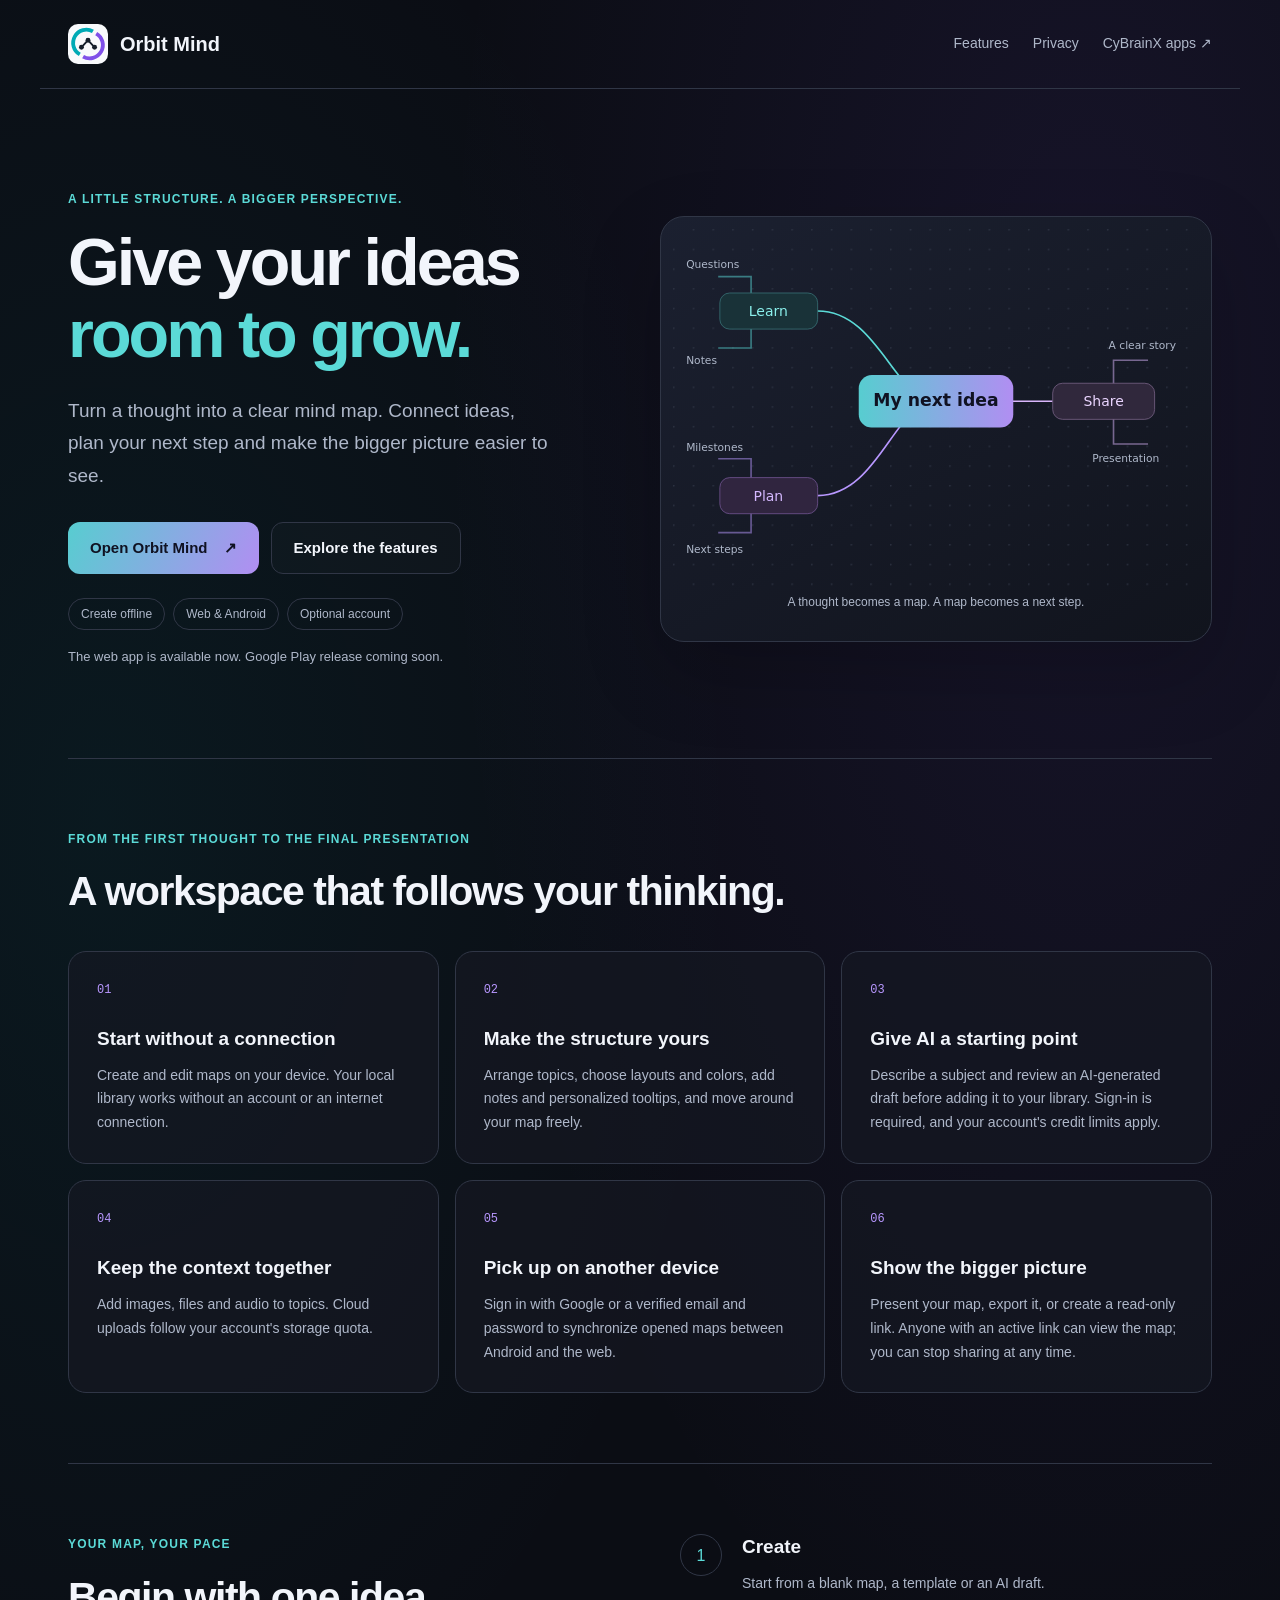
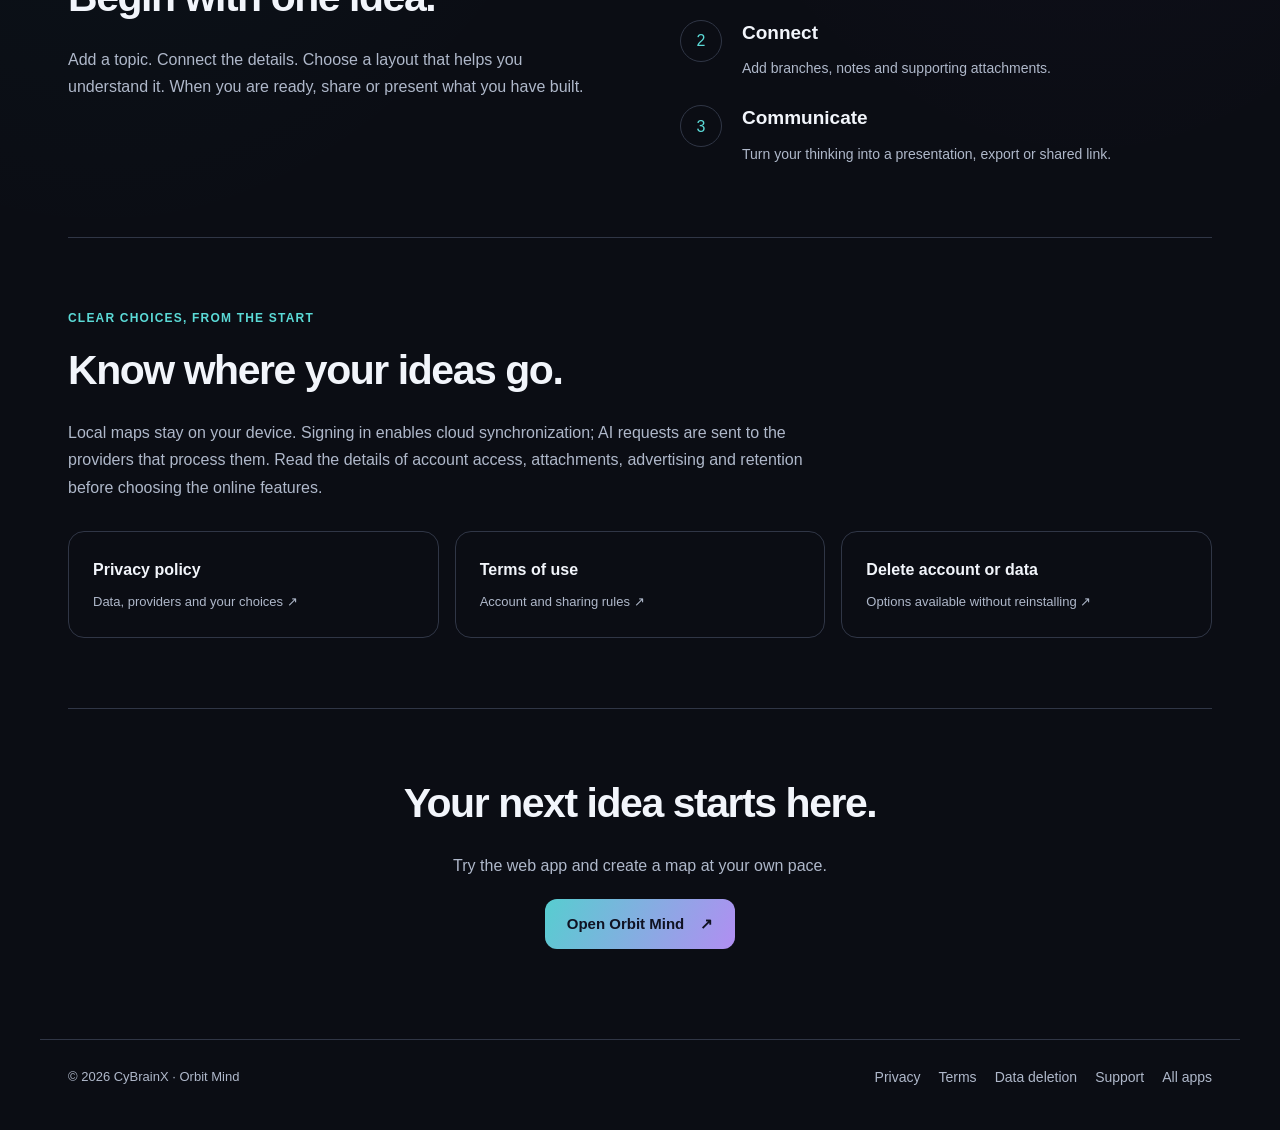
==== orbit-mind/index.html @ 60d3aedb "Add Orbit Mind product, privacy and data deletion pages" ====
<!DOCTYPE html>
<html lang="en">
<head>
  <meta charset="UTF-8">
  <meta name="viewport" content="width=device-width, initial-scale=1.0">
  <title>Orbit Mind | Mind Maps for Your Ideas — CyBrainX</title>
  <meta name="description" content="Create mind maps offline with Orbit Mind. Organize ideas, build AI drafts, add attachments, present your maps and share read-only links.">
  <link rel="canonical" href="https://cybrainx.com/orbit-mind/">
  <meta property="og:title" content="Orbit Mind — Give your ideas room to grow">
  <meta property="og:description" content="Mind maps for studying, planning and presenting. Start locally, then sign in for cloud sync and AI.">
  <meta property="og:url" content="https://cybrainx.com/orbit-mind/">
  <meta property="og:type" content="website">
  <meta property="og:image" content="https://cybrainx.com/orbit-mind/logo.png">
  <meta name="theme-color" content="#0B0D14">
  <link rel="icon" href="logo.svg" type="image/svg+xml">
  <link rel="stylesheet" href="style.css">
</head>
<body>
  <a class="skip-link" href="#main">Skip to content</a>
  <header class="topbar">
    <a class="brand" href="./"><img src="logo.svg" width="40" height="40" alt=""><span>Orbit Mind</span></a>
    <nav aria-label="Main navigation">
      <a href="#features">Features</a>
      <a href="#privacy">Privacy</a>
      <a href="../index.html">CyBrainX apps <span aria-hidden="true">↗</span></a>
    </nav>
  </header>
  <main id="main">
    <section class="hero">
      <div class="hero-copy">
        <p class="eyebrow">A little structure. A bigger perspective.</p>
        <h1>Give your ideas<br><span>room to grow.</span></h1>
        <p class="intro">Turn a thought into a clear mind map. Connect ideas, plan your next step and make the bigger picture easier to see.</p>
        <div class="actions">
          <a class="button primary" href="https://app.orbit-mind.workers.dev/">Open Orbit Mind <span aria-hidden="true">↗</span></a>
          <a class="button secondary" href="#features">Explore the features</a>
        </div>
        <div class="highlights"><span>Create offline</span><span>Web &amp; Android</span><span>Optional account</span></div>
        <p class="availability">The web app is available now. Google Play release coming soon.</p>
      </div>
      <figure class="map-preview">
        <img src="mind-map.svg" width="640" height="440" alt="An example mind map connects My next idea to Learn, Plan and Share, with branches for notes, milestones and presentation.">
        <figcaption>A thought becomes a map. A map becomes a next step.</figcaption>
      </figure>
    </section>
    <section id="features" class="section">
      <p class="eyebrow">From the first thought to the final presentation</p>
      <h2>A workspace that follows your thinking.</h2>
      <div class="features">
        <article><span class="feature-number">01</span><h3>Start without a connection</h3><p>Create and edit maps on your device. Your local library works without an account or an internet connection.</p></article>
        <article><span class="feature-number">02</span><h3>Make the structure yours</h3><p>Arrange topics, choose layouts and colors, add notes and personalized tooltips, and move around your map freely.</p></article>
        <article><span class="feature-number">03</span><h3>Give AI a starting point</h3><p>Describe a subject and review an AI-generated draft before adding it to your library. Sign-in is required, and your account's credit limits apply.</p></article>
        <article><span class="feature-number">04</span><h3>Keep the context together</h3><p>Add images, files and audio to topics. Cloud uploads follow your account's storage quota.</p></article>
        <article><span class="feature-number">05</span><h3>Pick up on another device</h3><p>Sign in with Google or a verified email and password to synchronize opened maps between Android and the web.</p></article>
        <article><span class="feature-number">06</span><h3>Show the bigger picture</h3><p>Present your map, export it, or create a read-only link. Anyone with an active link can view the map; you can stop sharing at any time.</p></article>
      </div>
    </section>
    <section class="section workflow">
      <div><p class="eyebrow">Your map, your pace</p><h2>Begin with one idea.</h2><p>Add a topic. Connect the details. Choose a layout that helps you understand it. When you are ready, share or present what you have built.</p></div>
      <ol><li><span>1</span><div><h3>Create</h3><p>Start from a blank map, a template or an AI draft.</p></div></li><li><span>2</span><div><h3>Connect</h3><p>Add branches, notes and supporting attachments.</p></div></li><li><span>3</span><div><h3>Communicate</h3><p>Turn your thinking into a presentation, export or shared link.</p></div></li></ol>
    </section>
    <section id="privacy" class="section trust">
      <p class="eyebrow">Clear choices, from the start</p>
      <h2>Know where your ideas go.</h2>
      <p>Local maps stay on your device. Signing in enables cloud synchronization; AI requests are sent to the providers that process them. Read the details of account access, attachments, advertising and retention before choosing the online features.</p>
      <div class="legal-links">
        <a href="privacy-policy.html"><strong>Privacy policy</strong><span>Data, providers and your choices ↗</span></a>
        <a href="terms-of-use.html"><strong>Terms of use</strong><span>Account and sharing rules ↗</span></a>
        <a href="delete-account.html"><strong>Delete account or data</strong><span>Options available without reinstalling ↗</span></a>
      </div>
    </section>
    <section class="section closing"><h2>Your next idea starts here.</h2><p>Try the web app and create a map at your own pace.</p><a class="button primary" href="https://app.orbit-mind.workers.dev/">Open Orbit Mind <span aria-hidden="true">↗</span></a></section>
  </main>
  <footer><p>© 2026 CyBrainX · Orbit Mind</p><nav aria-label="Footer navigation"><a href="privacy-policy.html">Privacy</a><a href="terms-of-use.html">Terms</a><a href="delete-account.html">Data deletion</a><a href="mailto:oberdan@cybrainx.com">Support</a><a href="../index.html">All apps</a></nav></footer>
</body>
</html>
---- orbit-mind/style.css ----
:root { color-scheme: dark; --bg: #0b0d14; --surface: #151922; --ink: #f2f5fb; --muted: #afb8ca; --teal: #5bdad7; --violet: #b897ff; --line: #303646; }
* { box-sizing: border-box; }
html { scroll-behavior: smooth; scroll-padding-top: 90px; }
body { margin: 0; background: radial-gradient(ellipse at 85% 14%, #8050e81a, transparent 42%), radial-gradient(ellipse at 8% 30%, #00a7a814, transparent 38%), var(--bg); color: var(--ink); font-family: Inter, -apple-system, BlinkMacSystemFont, "Segoe UI", sans-serif; font-size: 16px; line-height: 1.7; }
a { color: var(--teal); text-underline-offset: .25em; }
button, a { -webkit-tap-highlight-color: transparent; }
a:focus-visible { outline: 3px solid var(--teal); outline-offset: 5px; }
.skip-link { position: absolute; top: -80px; left: 16px; z-index: 10; padding: 8px 18px; color: var(--bg); background: var(--teal); }
.skip-link:focus { top: 12px; }
.topbar { max-width: 1200px; padding: 24px 28px; margin: auto; display: flex; justify-content: space-between; align-items: center; gap: 24px; border-bottom: 1px solid var(--line); }
.brand { display: flex; align-items: center; gap: 12px; color: var(--ink); font-weight: 750; font-size: 20px; text-decoration: none; white-space: nowrap; }
.brand img { border-radius: 10px; }
nav { display: flex; flex-wrap: wrap; gap: 24px; }
nav a { color: var(--muted); text-decoration: none; font-size: 14px; }
nav a:hover { color: var(--ink); }
main { max-width: 1200px; margin: auto; padding: 0 28px; }
.hero { display: grid; grid-template-columns: 1fr 1fr; gap: 40px; align-items: center; padding: 100px 0 90px; }
.eyebrow { color: var(--teal); font-size: 12px; font-weight: 700; text-transform: uppercase; letter-spacing: .1em; margin: 0 0 18px; }
h1, h2, h3, p { margin-top: 0; }
h1 { font-size: clamp(42px, 5.2vw, 68px); line-height: 1.08; letter-spacing: -.045em; margin-bottom: 24px; }
h1 span { color: var(--teal); }
h2 { font-size: clamp(30px, 3.2vw, 42px); line-height: 1.2; letter-spacing: -.035em; margin-bottom: 24px; }
h3 { font-size: 19px; line-height: 1.35; margin-bottom: 12px; }
p { color: var(--muted); margin-bottom: 20px; }
.intro { font-size: 19px; max-width: 480px; }
.actions { display: flex; flex-wrap: wrap; gap: 12px; margin: 30px 0 24px; }
.button { display: inline-flex; align-items: center; justify-content: center; gap: 16px; min-height: 48px; padding: 12px 22px; border-radius: 12px; font-weight: 650; font-size: 15px; text-decoration: none; }
.primary { background: linear-gradient(115deg, #57cdd0, #b18ef2); color: #101222; }
.primary:hover { filter: brightness(1.1); }
.secondary { color: var(--ink); border: 1px solid var(--line); background: #ffffff04; }
.secondary:hover { border-color: var(--muted); }
.highlights { display: flex; flex-wrap: wrap; gap: 8px; }
.highlights span { color: var(--muted); border: 1px solid var(--line); border-radius: 30px; padding: 5px 12px; font-size: 12px; }
.availability { font-size: 13px; margin: 16px 0 0; }
.map-preview { margin: 0; border: 1px solid var(--line); border-radius: 24px; background: linear-gradient(150deg, #1b2030, #11141d); padding: 12px; box-shadow: 0 30px 80px #0003; }
.map-preview img { display: block; max-width: 100%; width: 100%; height: auto; }
figcaption { color: var(--muted); text-align: center; font-size: 12px; padding: 2px 12px 16px; }
.section { padding: 70px 0; border-top: 1px solid var(--line); }
.features { display: grid; grid-template-columns: repeat(3, 1fr); gap: 16px; margin-top: 34px; }
.features article { padding: 28px; background: #151922ad; border: 1px solid var(--line); border-radius: 18px; }
.features p { margin-bottom: 0; font-size: 14px; }
.feature-number { display: block; color: var(--violet); font-family: ui-monospace, monospace; font-size: 12px; margin-bottom: 26px; }
.workflow { display: grid; grid-template-columns: 1fr 1fr; gap: 80px; }
.workflow ol { margin: 0; padding: 0; list-style: none; display: grid; gap: 24px; }
.workflow li { display: flex; gap: 20px; }
.workflow li > span { display: flex; flex: 0 0 42px; height: 42px; align-items: center; justify-content: center; border: 1px solid var(--line); border-radius: 50%; color: var(--teal); }
.workflow li p { margin: 0; font-size: 14px; }
.trust > p:not(.eyebrow) { max-width: 740px; }
.legal-links { display: grid; grid-template-columns: repeat(3, 1fr); gap: 16px; margin-top: 30px; }
.legal-links a { display: grid; gap: 8px; padding: 24px; border: 1px solid var(--line); border-radius: 16px; text-decoration: none; }
.legal-links a:hover { border-color: var(--teal); }
.legal-links strong { color: var(--ink); font-size: 16px; }
.legal-links span { color: var(--muted); font-size: 13px; }
.closing { text-align: center; padding-bottom: 90px; }
footer { max-width: 1200px; margin: auto; padding: 26px 28px 40px; border-top: 1px solid var(--line); display: flex; justify-content: space-between; gap: 24px; }
footer p { margin: 0; font-size: 13px; }
footer nav { gap: 18px; }
.legal-page { max-width: 840px; padding-top: 64px; padding-bottom: 72px; }
.legal-page h1 { font-size: clamp(34px, 5vw, 48px); }
.legal-page h2 { font-size: 25px; margin: 0 0 14px; }
.legal-page h3 { margin-top: 24px; }
.legal-page section { margin: 32px 0; padding: 28px; border: 1px solid var(--line); border-radius: 18px; background: var(--surface); }
.legal-page li { color: var(--muted); margin-bottom: 12px; }
.legal-page ul, .legal-page ol { padding-left: 22px; }
.legal-page a { overflow-wrap: anywhere; }
.legal-page p:last-child, .legal-page li:last-child { margin-bottom: 0; }
.notice { padding: 20px; border-left: 3px solid var(--teal); border-radius: 0 12px 12px 0; background: #00a7a80d; }
.legal-page .actions { margin-bottom: 12px; }
@media (max-width: 920px) { .hero { gap: 24px; padding: 70px 0; } .features { grid-template-columns: repeat(2, 1fr); } .workflow { gap: 35px; } .legal-links { grid-template-columns: 1fr; } footer { flex-direction: column; } }
@media (max-width: 680px) { .topbar { padding: 18px 20px; align-items: flex-start; flex-direction: column; gap: 14px; } nav { gap: 20px; } main { padding: 0 20px; } .hero { grid-template-columns: 1fr; padding: 54px 0; } .hero-copy { max-width: 540px; } .map-preview { margin-top: 10px; } .features, .workflow { grid-template-columns: 1fr; } .section { padding: 48px 0; } .features article { padding: 24px; } .legal-page { padding-top: 40px; padding-bottom: 48px; } .legal-page section { padding: 22px; } footer { padding: 24px 20px 32px; } }
@media (prefers-reduced-motion: reduce) { html { scroll-behavior: auto; } }
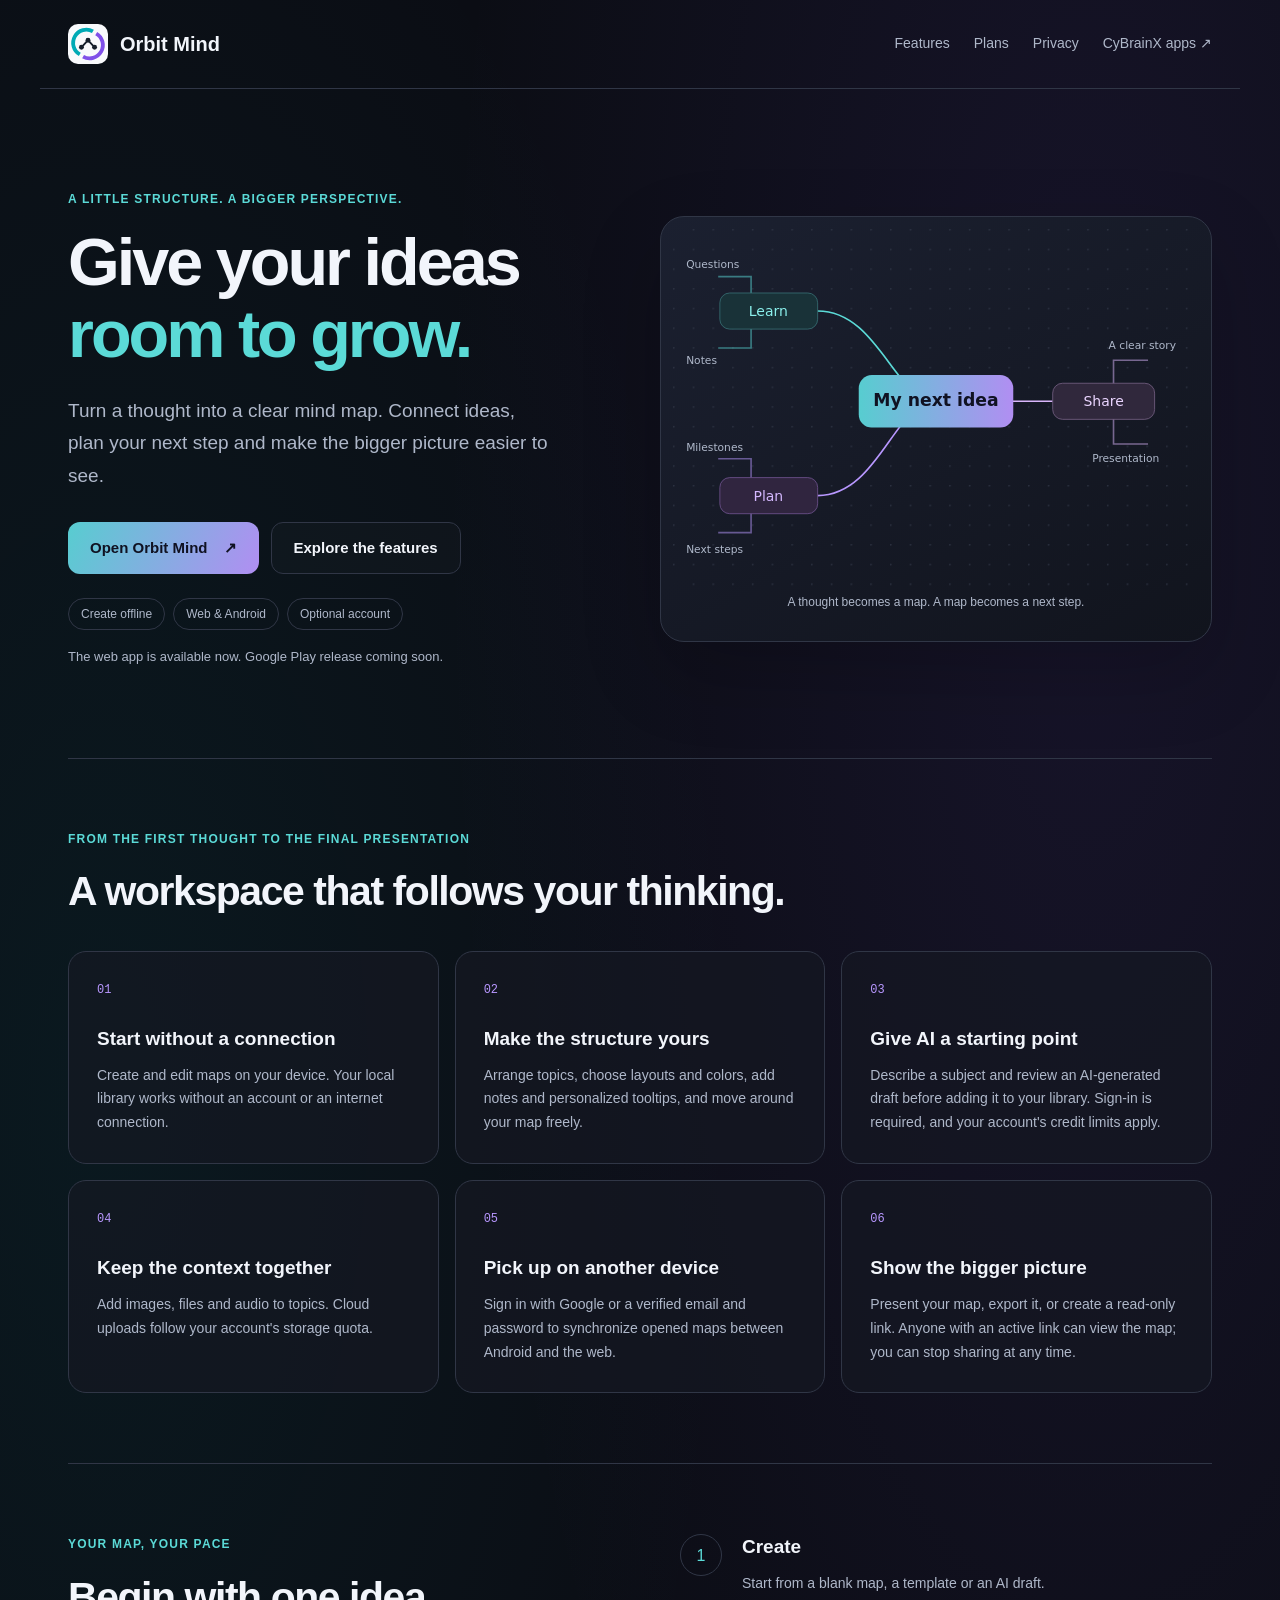
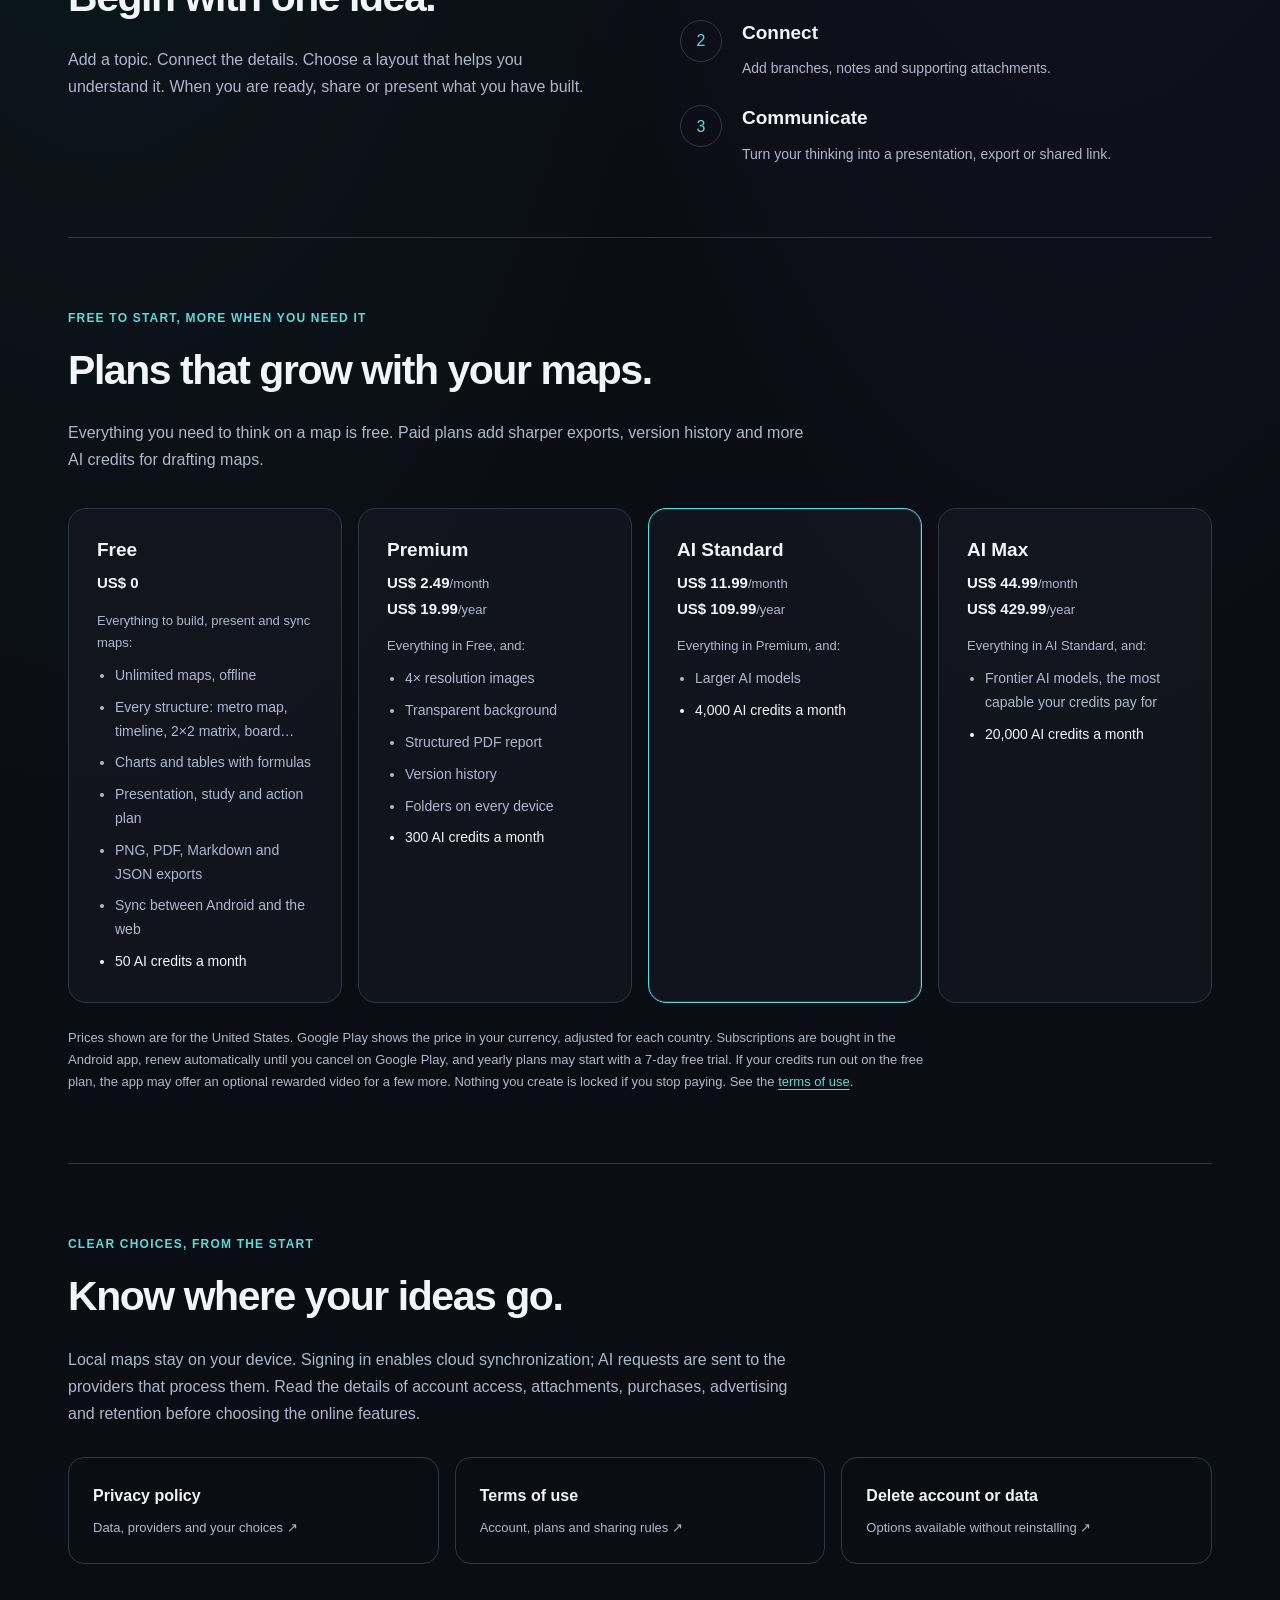
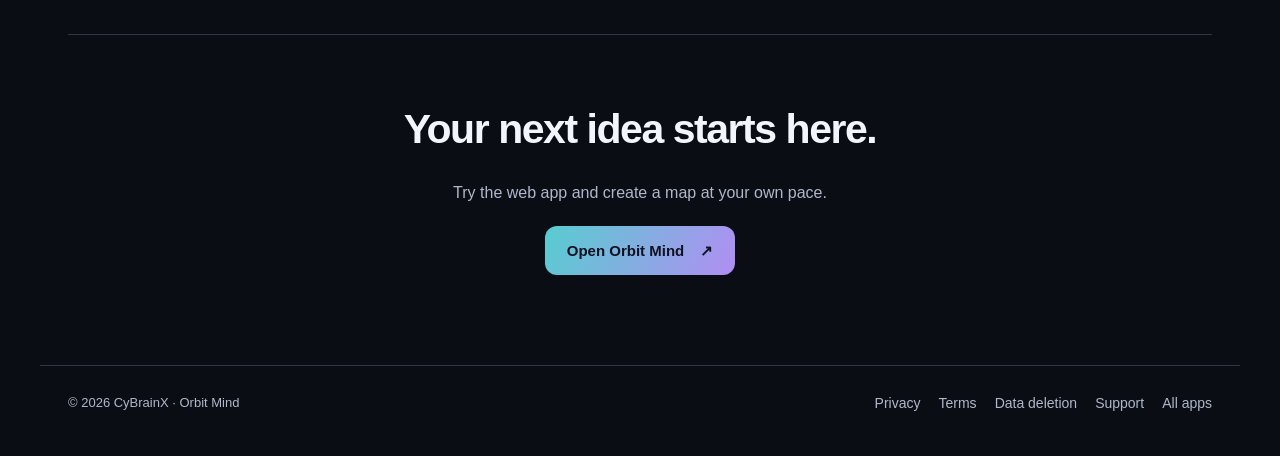
==== commit 05f39d64: "Orbit Mind: planos, compras e vídeo premiado no site - Página do app: seção de planos (Grátis, Premi" ====
--- a/orbit-mind/index.html
+++ b/orbit-mind/index.html
@@ -21,6 +21,7 @@
     <a class="brand" href="./"><img src="logo.svg" width="40" height="40" alt=""><span>Orbit Mind</span></a>
     <nav aria-label="Main navigation">
       <a href="#features">Features</a>
+      <a href="#plans">Plans</a>
       <a href="#privacy">Privacy</a>
       <a href="../index.html">CyBrainX apps <span aria-hidden="true">↗</span></a>
     </nav>
@@ -59,13 +60,25 @@
       <div><p class="eyebrow">Your map, your pace</p><h2>Begin with one idea.</h2><p>Add a topic. Connect the details. Choose a layout that helps you understand it. When you are ready, share or present what you have built.</p></div>
       <ol><li><span>1</span><div><h3>Create</h3><p>Start from a blank map, a template or an AI draft.</p></div></li><li><span>2</span><div><h3>Connect</h3><p>Add branches, notes and supporting attachments.</p></div></li><li><span>3</span><div><h3>Communicate</h3><p>Turn your thinking into a presentation, export or shared link.</p></div></li></ol>
     </section>
+    <section id="plans" class="section">
+      <p class="eyebrow">Free to start, more when you need it</p>
+      <h2>Plans that grow with your maps.</h2>
+      <p class="plans-lead">Everything you need to think on a map is free. Paid plans add sharper exports, version history and more AI credits for drafting maps.</p>
+      <div class="plans">
+        <article><h3>Free</h3><p class="price">US$ 0</p><p class="plan-intro">Everything to build, present and sync maps:</p><ul><li>Unlimited maps, offline</li><li>Every structure: metro map, timeline, 2×2 matrix, board…</li><li>Charts and tables with formulas</li><li>Presentation, study and action plan</li><li>PNG, PDF, Markdown and JSON exports</li><li>Sync between Android and the web</li><li>50 AI credits a month</li></ul></article>
+        <article><h3>Premium</h3><p class="price">US$ 2.49<span>/month</span><br>US$ 19.99<span>/year</span></p><p class="plan-intro">Everything in Free, and:</p><ul><li>4× resolution images</li><li>Transparent background</li><li>Structured PDF report</li><li>Version history</li><li>Folders on every device</li><li>300 AI credits a month</li></ul></article>
+        <article class="highlight"><h3>AI Standard</h3><p class="price">US$ 11.99<span>/month</span><br>US$ 109.99<span>/year</span></p><p class="plan-intro">Everything in Premium, and:</p><ul><li>Larger AI models</li><li>4,000 AI credits a month</li></ul></article>
+        <article><h3>AI Max</h3><p class="price">US$ 44.99<span>/month</span><br>US$ 429.99<span>/year</span></p><p class="plan-intro">Everything in AI Standard, and:</p><ul><li>Frontier AI models, the most capable your credits pay for</li><li>20,000 AI credits a month</li></ul></article>
+      </div>
+      <p class="plans-note">Prices shown are for the United States. Google Play shows the price in your currency, adjusted for each country. Subscriptions are bought in the Android app, renew automatically until you cancel on Google Play, and yearly plans may start with a 7-day free trial. If your credits run out on the free plan, the app may offer an optional rewarded video for a few more. Nothing you create is locked if you stop paying. See the <a href="terms-of-use.html">terms of use</a>.</p>
+    </section>
     <section id="privacy" class="section trust">
       <p class="eyebrow">Clear choices, from the start</p>
       <h2>Know where your ideas go.</h2>
-      <p>Local maps stay on your device. Signing in enables cloud synchronization; AI requests are sent to the providers that process them. Read the details of account access, attachments, advertising and retention before choosing the online features.</p>
+      <p>Local maps stay on your device. Signing in enables cloud synchronization; AI requests are sent to the providers that process them. Read the details of account access, attachments, purchases, advertising and retention before choosing the online features.</p>
       <div class="legal-links">
         <a href="privacy-policy.html"><strong>Privacy policy</strong><span>Data, providers and your choices ↗</span></a>
-        <a href="terms-of-use.html"><strong>Terms of use</strong><span>Account and sharing rules ↗</span></a>
+        <a href="terms-of-use.html"><strong>Terms of use</strong><span>Account, plans and sharing rules ↗</span></a>
         <a href="delete-account.html"><strong>Delete account or data</strong><span>Options available without reinstalling ↗</span></a>
       </div>
     </section>
--- a/orbit-mind/style.css
+++ b/orbit-mind/style.css
@@ -45,6 +45,18 @@
 .workflow li { display: flex; gap: 20px; }
 .workflow li > span { display: flex; flex: 0 0 42px; height: 42px; align-items: center; justify-content: center; border: 1px solid var(--line); border-radius: 50%; color: var(--teal); }
 .workflow li p { margin: 0; font-size: 14px; }
+.plans-lead { max-width: 740px; }
+.plans { display: grid; grid-template-columns: repeat(4, 1fr); gap: 16px; margin-top: 34px; }
+.plans article { display: flex; flex-direction: column; padding: 28px; background: #151922ad; border: 1px solid var(--line); border-radius: 18px; }
+.plans article.highlight { border-color: var(--teal); box-shadow: 0 0 0 1px #5bdad733 inset; }
+.plans h3 { margin-bottom: 8px; }
+.plans .price { color: var(--ink); font-weight: 700; font-size: 15px; margin-bottom: 14px; }
+.plans .price span { color: var(--muted); font-weight: 500; font-size: 13px; }
+.plans .plan-intro { font-size: 13px; margin-bottom: 10px; }
+.plans ul { margin: 0; padding-left: 18px; }
+.plans li { color: var(--muted); font-size: 14px; margin-bottom: 8px; }
+.plans li:last-child { color: var(--ink); margin-bottom: 0; }
+.plans-note { max-width: 860px; font-size: 13px; margin: 24px 0 0; }
 .trust > p:not(.eyebrow) { max-width: 740px; }
 .legal-links { display: grid; grid-template-columns: repeat(3, 1fr); gap: 16px; margin-top: 30px; }
 .legal-links a { display: grid; gap: 8px; padding: 24px; border: 1px solid var(--line); border-radius: 16px; text-decoration: none; }
@@ -66,6 +78,6 @@
 .legal-page p:last-child, .legal-page li:last-child { margin-bottom: 0; }
 .notice { padding: 20px; border-left: 3px solid var(--teal); border-radius: 0 12px 12px 0; background: #00a7a80d; }
 .legal-page .actions { margin-bottom: 12px; }
-@media (max-width: 920px) { .hero { gap: 24px; padding: 70px 0; } .features { grid-template-columns: repeat(2, 1fr); } .workflow { gap: 35px; } .legal-links { grid-template-columns: 1fr; } footer { flex-direction: column; } }
-@media (max-width: 680px) { .topbar { padding: 18px 20px; align-items: flex-start; flex-direction: column; gap: 14px; } nav { gap: 20px; } main { padding: 0 20px; } .hero { grid-template-columns: 1fr; padding: 54px 0; } .hero-copy { max-width: 540px; } .map-preview { margin-top: 10px; } .features, .workflow { grid-template-columns: 1fr; } .section { padding: 48px 0; } .features article { padding: 24px; } .legal-page { padding-top: 40px; padding-bottom: 48px; } .legal-page section { padding: 22px; } footer { padding: 24px 20px 32px; } }
+@media (max-width: 920px) { .hero { gap: 24px; padding: 70px 0; } .features, .plans { grid-template-columns: repeat(2, 1fr); } .workflow { gap: 35px; } .legal-links { grid-template-columns: 1fr; } footer { flex-direction: column; } }
+@media (max-width: 680px) { .topbar { padding: 18px 20px; align-items: flex-start; flex-direction: column; gap: 14px; } nav { gap: 20px; } main { padding: 0 20px; } .hero { grid-template-columns: 1fr; padding: 54px 0; } .hero-copy { max-width: 540px; } .map-preview { margin-top: 10px; } .features, .plans, .workflow { grid-template-columns: 1fr; } .plans article { padding: 24px; } .section { padding: 48px 0; } .features article { padding: 24px; } .legal-page { padding-top: 40px; padding-bottom: 48px; } .legal-page section { padding: 22px; } footer { padding: 24px 20px 32px; } }
 @media (prefers-reduced-motion: reduce) { html { scroll-behavior: auto; } }
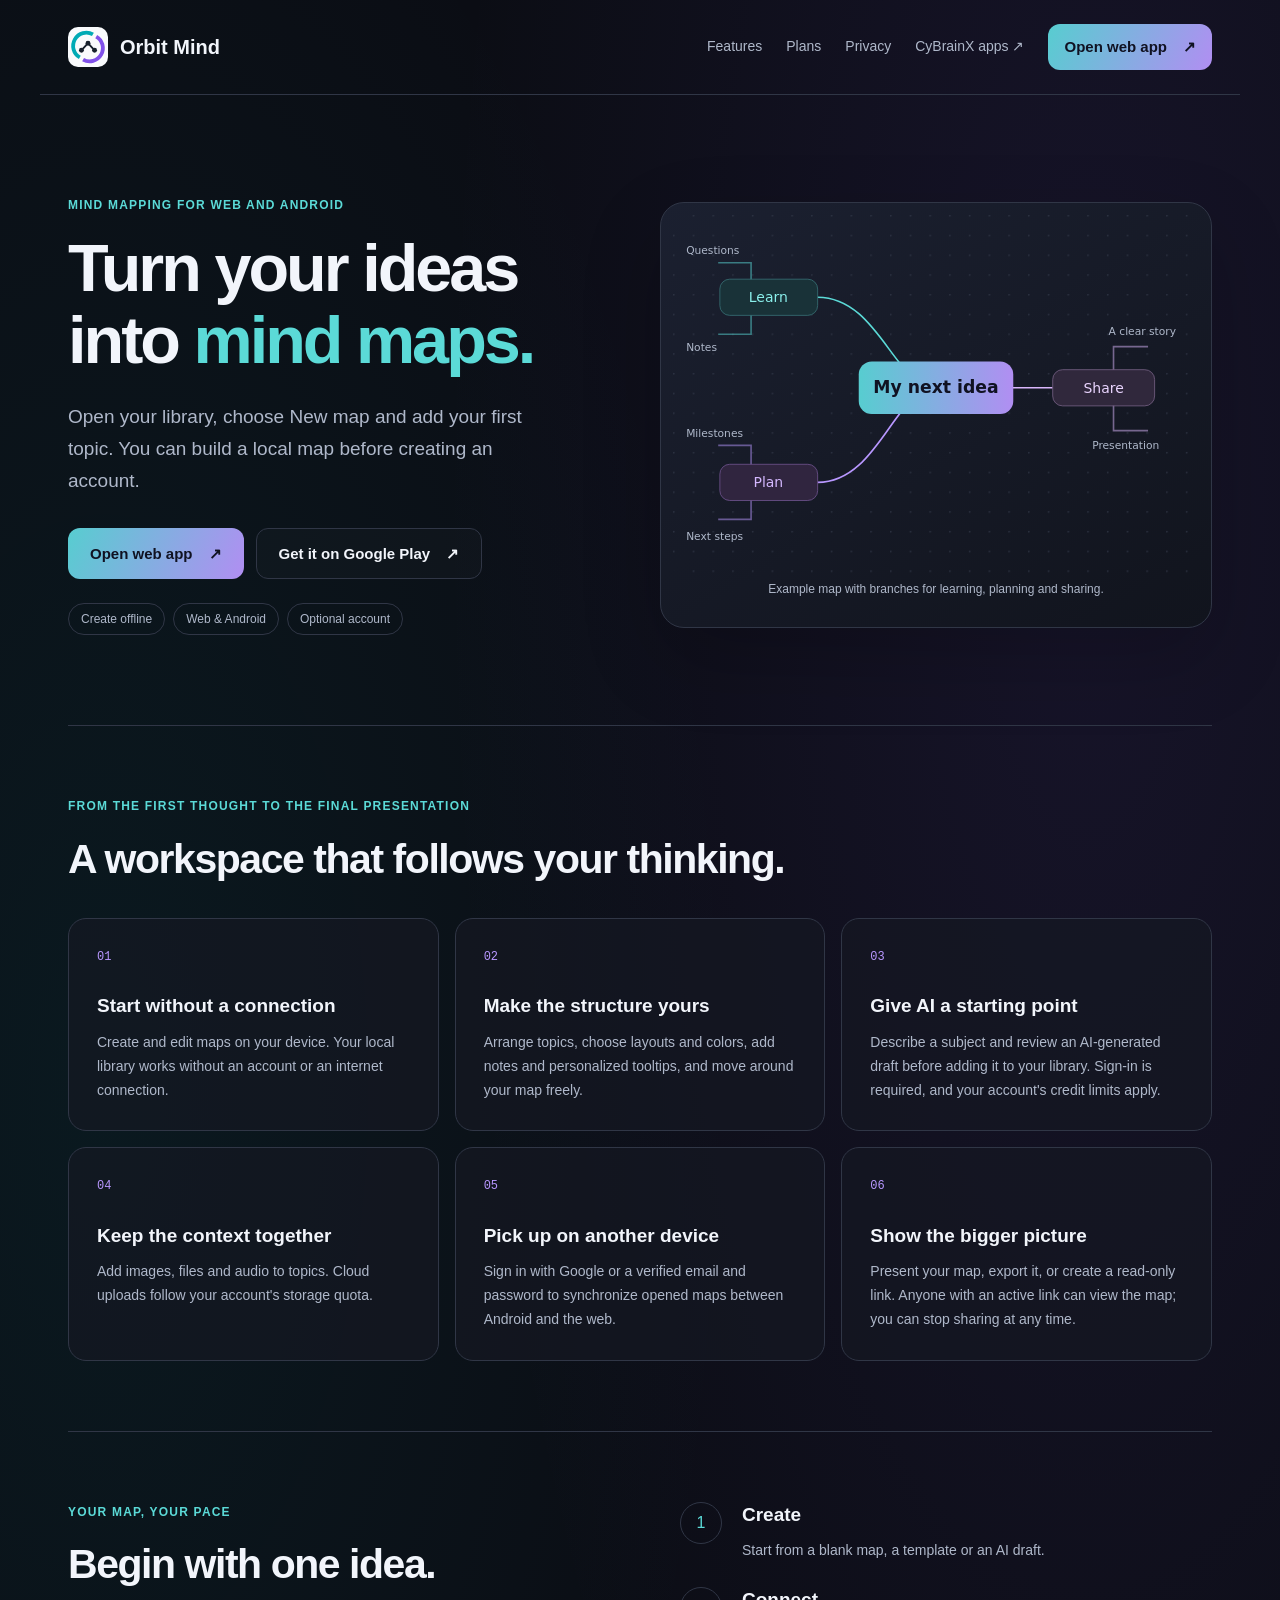
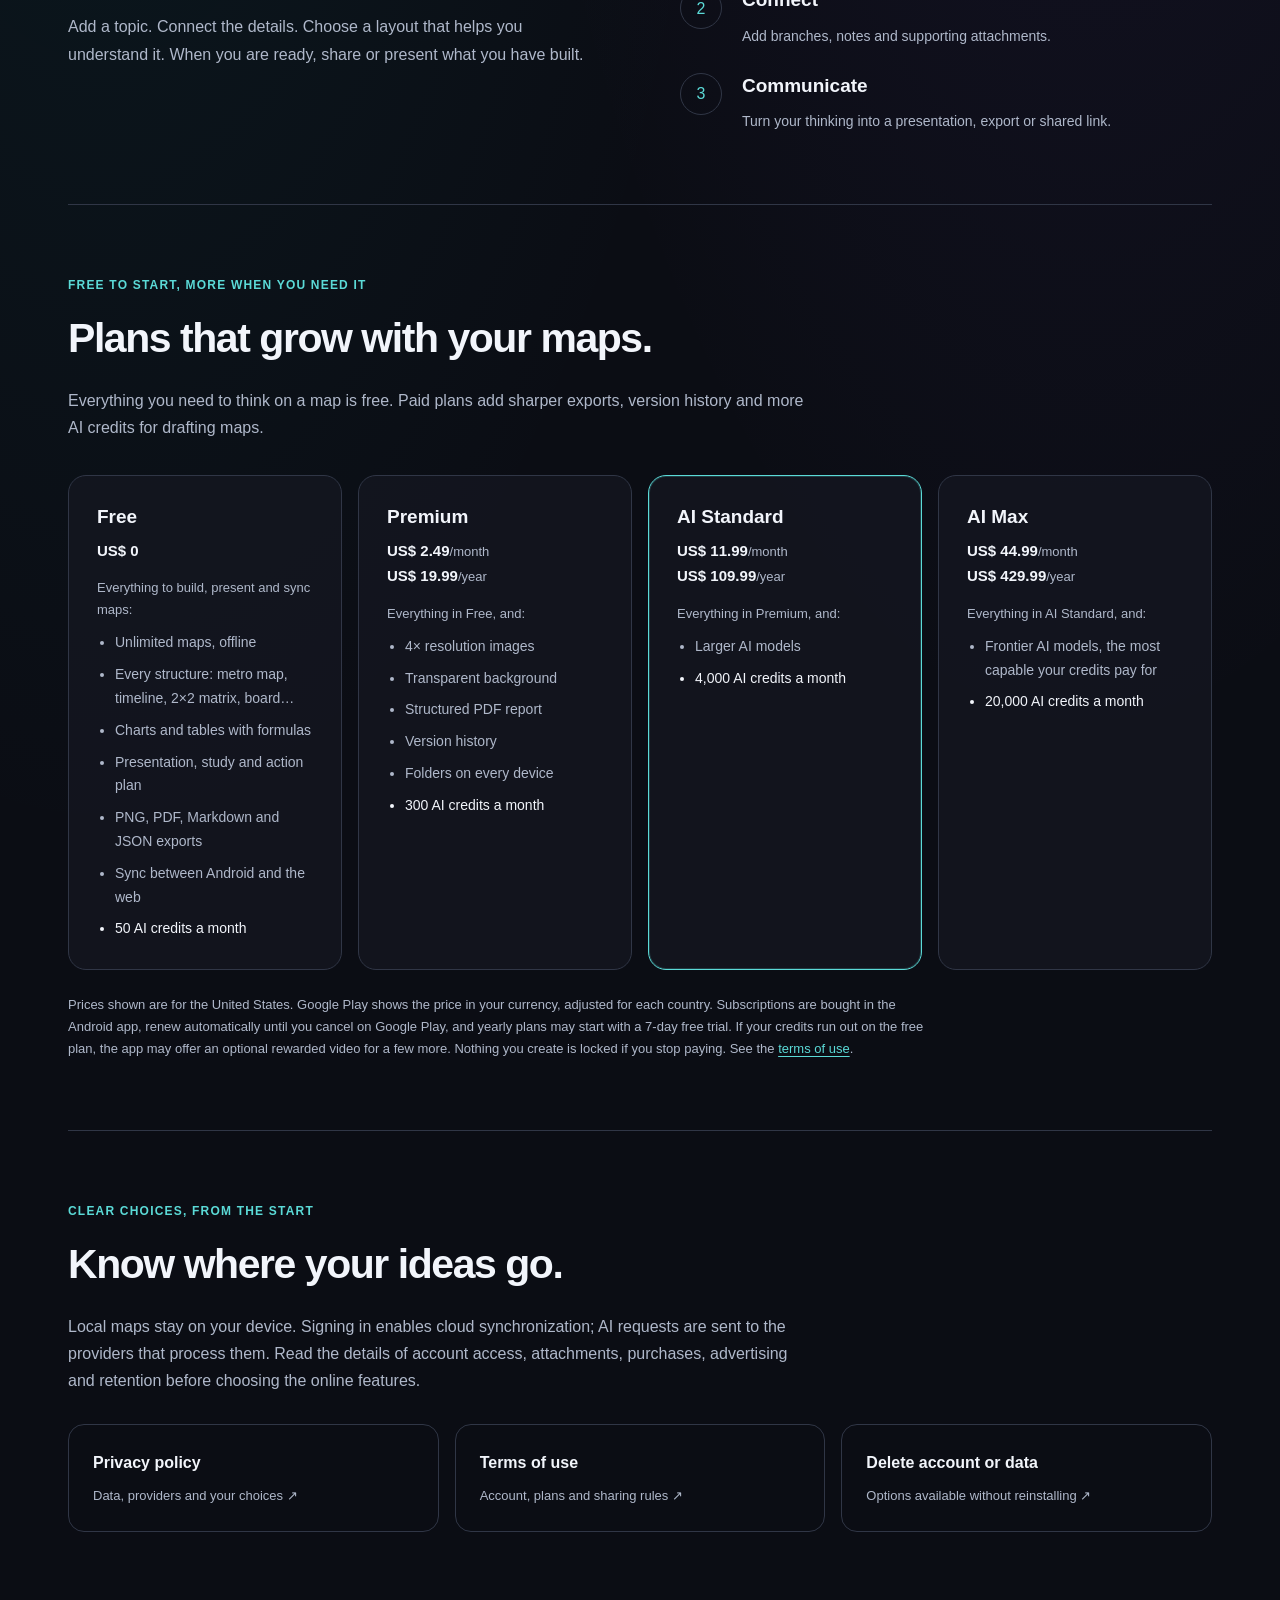
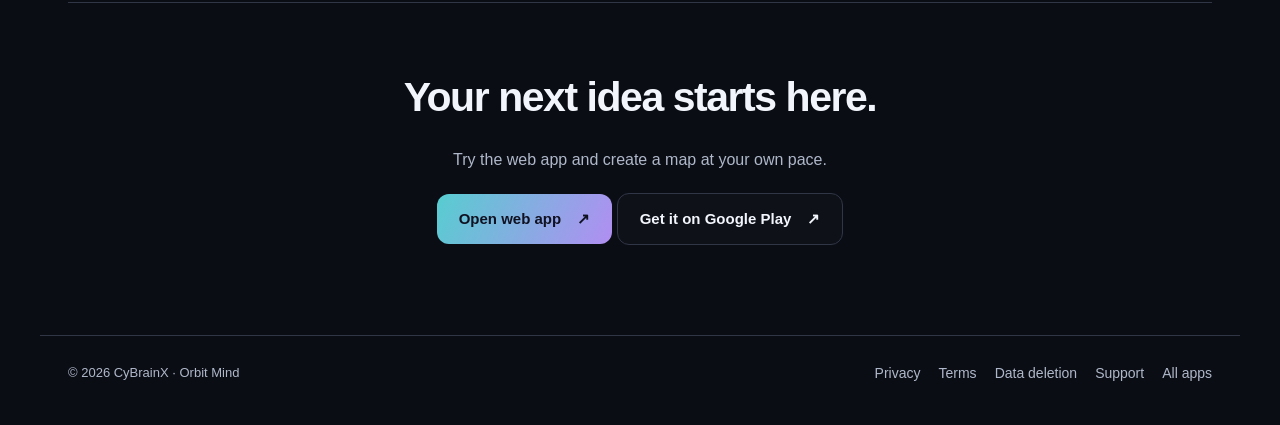
==== commit 22044514: "Facilita o acesso ao Orbit Mind na web e no Google Play" ====
--- a/orbit-mind/index.html
+++ b/orbit-mind/index.html
@@ -17,31 +17,32 @@
 </head>
 <body>
   <a class="skip-link" href="#main">Skip to content</a>
-  <header class="topbar">
+  <header class="topbar product-topbar">
     <a class="brand" href="./"><img src="logo.svg" width="40" height="40" alt=""><span>Orbit Mind</span></a>
     <nav aria-label="Main navigation">
       <a href="#features">Features</a>
       <a href="#plans">Plans</a>
       <a href="#privacy">Privacy</a>
-      <a href="../index.html">CyBrainX apps <span aria-hidden="true">↗</span></a>
+      <a href="../#apps">CyBrainX apps <span aria-hidden="true">↗</span></a>
     </nav>
+    <a class="button primary header-launch" href="https://app.orbit-mind.workers.dev/">Open web app <span aria-hidden="true">↗</span></a>
   </header>
   <main id="main">
     <section class="hero">
       <div class="hero-copy">
-        <p class="eyebrow">A little structure. A bigger perspective.</p>
-        <h1>Give your ideas<br><span>room to grow.</span></h1>
-        <p class="intro">Turn a thought into a clear mind map. Connect ideas, plan your next step and make the bigger picture easier to see.</p>
+        <p class="eyebrow">Mind mapping for web and Android</p>
+        <h1>Turn your ideas into <span>mind maps.</span></h1>
+        <p class="intro">Open your library, choose New map and add your first topic. You can build a local map before creating an account.</p>
         <div class="actions">
-          <a class="button primary" href="https://app.orbit-mind.workers.dev/">Open Orbit Mind <span aria-hidden="true">↗</span></a>
-          <a class="button secondary" href="#features">Explore the features</a>
+          <a class="button primary" href="https://app.orbit-mind.workers.dev/">Open web app <span aria-hidden="true">↗</span></a>
+          <a class="button secondary" href="https://play.google.com/store/apps/details?id=com.cybrainx.orbitmind">Get it on Google Play <span aria-hidden="true">↗</span></a>
         </div>
         <div class="highlights"><span>Create offline</span><span>Web &amp; Android</span><span>Optional account</span></div>
-        <p class="availability">The web app is available now. Google Play release coming soon.</p>
+
       </div>
       <figure class="map-preview">
         <img src="mind-map.svg" width="640" height="440" alt="An example mind map connects My next idea to Learn, Plan and Share, with branches for notes, milestones and presentation.">
-        <figcaption>A thought becomes a map. A map becomes a next step.</figcaption>
+        <figcaption>Example map with branches for learning, planning and sharing.</figcaption>
       </figure>
     </section>
     <section id="features" class="section">
@@ -82,8 +83,8 @@
         <a href="delete-account.html"><strong>Delete account or data</strong><span>Options available without reinstalling ↗</span></a>
       </div>
     </section>
-    <section class="section closing"><h2>Your next idea starts here.</h2><p>Try the web app and create a map at your own pace.</p><a class="button primary" href="https://app.orbit-mind.workers.dev/">Open Orbit Mind <span aria-hidden="true">↗</span></a></section>
+    <section class="section closing"><h2>Your next idea starts here.</h2><p>Try the web app and create a map at your own pace.</p><a class="button primary" href="https://app.orbit-mind.workers.dev/">Open web app <span aria-hidden="true">↗</span></a> <a class="button secondary" href="https://play.google.com/store/apps/details?id=com.cybrainx.orbitmind">Get it on Google Play <span aria-hidden="true">↗</span></a></section>
   </main>
-  <footer><p>© 2026 CyBrainX · Orbit Mind</p><nav aria-label="Footer navigation"><a href="privacy-policy.html">Privacy</a><a href="terms-of-use.html">Terms</a><a href="delete-account.html">Data deletion</a><a href="mailto:oberdan@cybrainx.com">Support</a><a href="../index.html">All apps</a></nav></footer>
+  <footer><p>© 2026 CyBrainX · Orbit Mind</p><nav aria-label="Footer navigation"><a href="privacy-policy.html">Privacy</a><a href="terms-of-use.html">Terms</a><a href="delete-account.html">Data deletion</a><a href="mailto:oberdan@cybrainx.com">Support</a><a href="../#apps">All apps</a></nav></footer>
 </body>
 </html>
--- a/orbit-mind/style.css
+++ b/orbit-mind/style.css
@@ -81,3 +81,15 @@
 @media (max-width: 920px) { .hero { gap: 24px; padding: 70px 0; } .features, .plans { grid-template-columns: repeat(2, 1fr); } .workflow { gap: 35px; } .legal-links { grid-template-columns: 1fr; } footer { flex-direction: column; } }
 @media (max-width: 680px) { .topbar { padding: 18px 20px; align-items: flex-start; flex-direction: column; gap: 14px; } nav { gap: 20px; } main { padding: 0 20px; } .hero { grid-template-columns: 1fr; padding: 54px 0; } .hero-copy { max-width: 540px; } .map-preview { margin-top: 10px; } .features, .plans, .workflow { grid-template-columns: 1fr; } .plans article { padding: 24px; } .section { padding: 48px 0; } .features article { padding: 24px; } .legal-page { padding-top: 40px; padding-bottom: 48px; } .legal-page section { padding: 22px; } footer { padding: 24px 20px 32px; } }
 @media (prefers-reduced-motion: reduce) { html { scroll-behavior: auto; } }
+
+/* Keep the launch action beside the brand on phones and let the section links wrap below. */
+.product-topbar { flex-wrap: wrap; }
+.product-topbar nav { margin-left: auto; }
+.header-launch { flex-shrink: 0; min-height: 44px; padding: 10px 16px; }
+@media (max-width: 680px) {
+  .product-topbar { display: grid; grid-template-columns: minmax(0, 1fr) auto; align-items: center; }
+  .product-topbar nav { grid-column: 1 / -1; grid-row: 2; margin: 0; gap: 6px 16px; }
+  .product-topbar nav a { display: inline-flex; align-items: center; min-height: 40px; }
+  .header-launch { grid-column: 2; grid-row: 1; }
+  .hero .actions .button { flex: 1 1 175px; justify-content: center; }
+}
